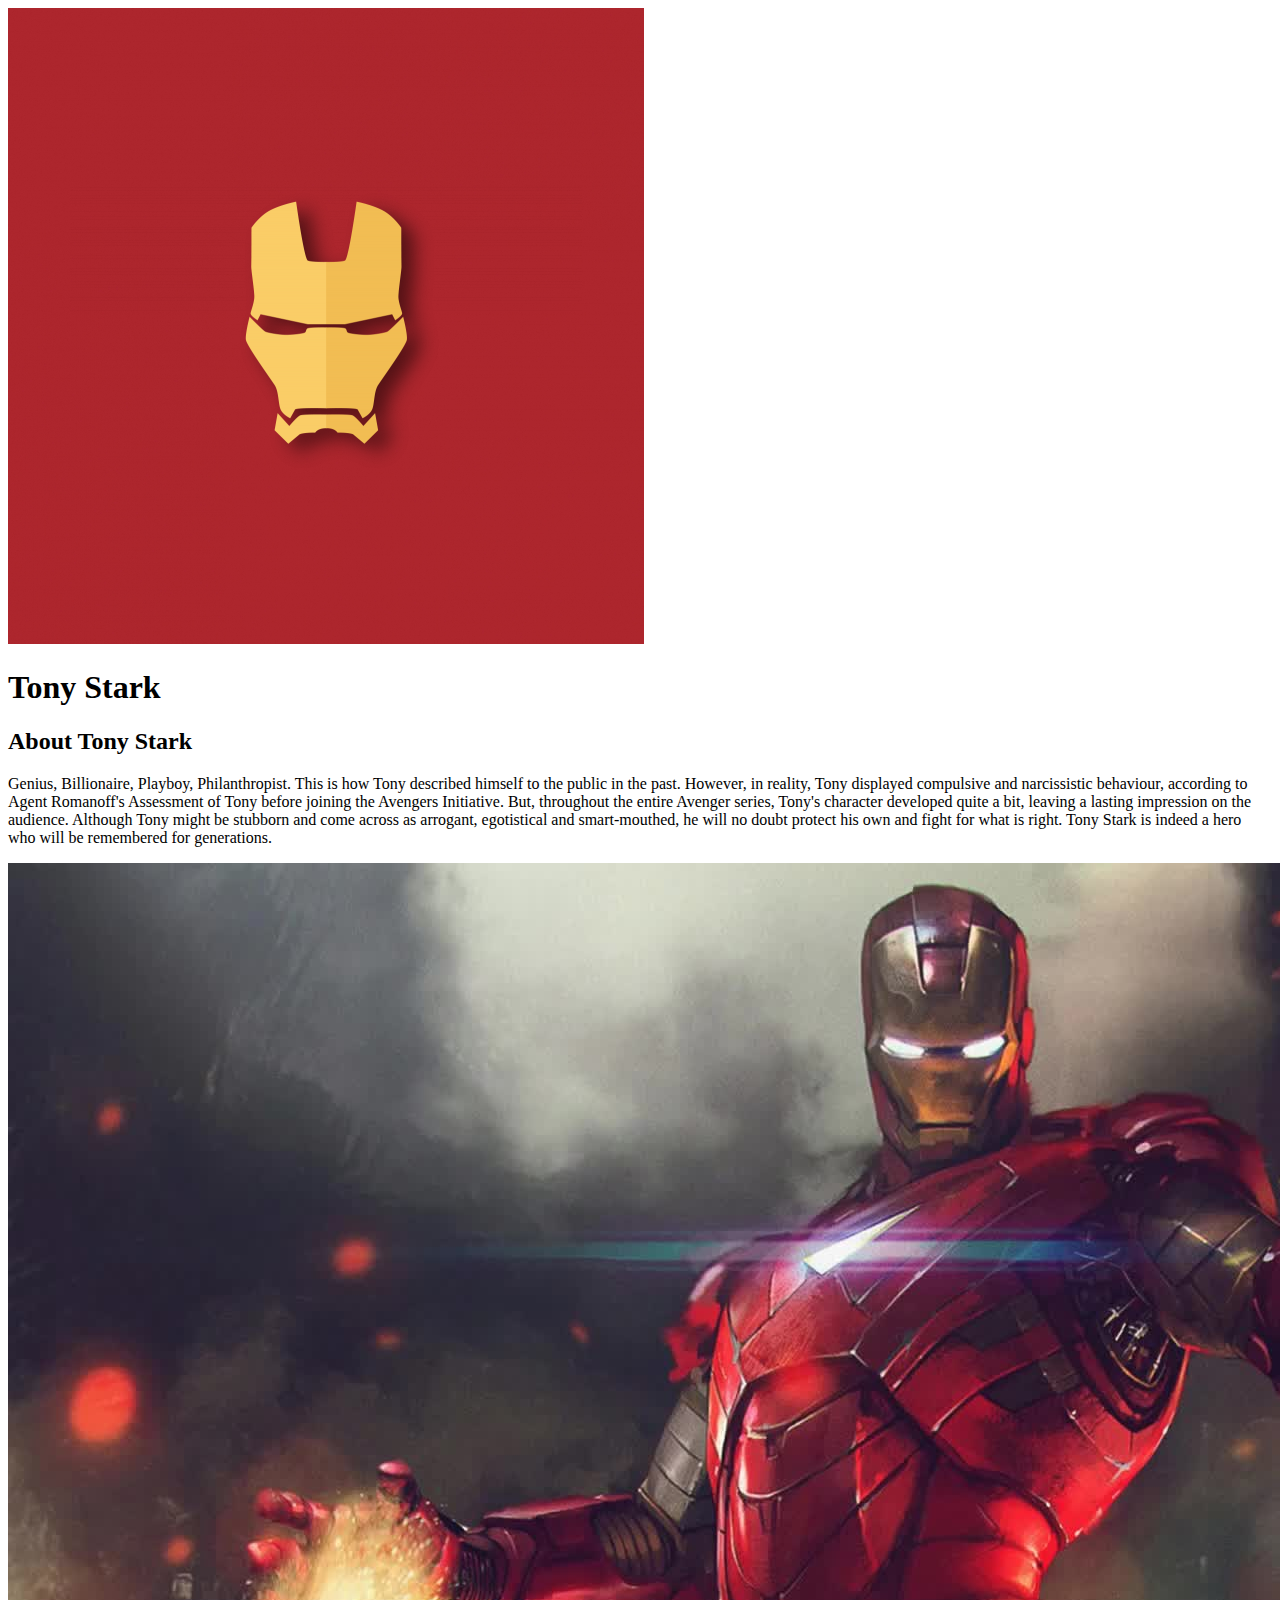
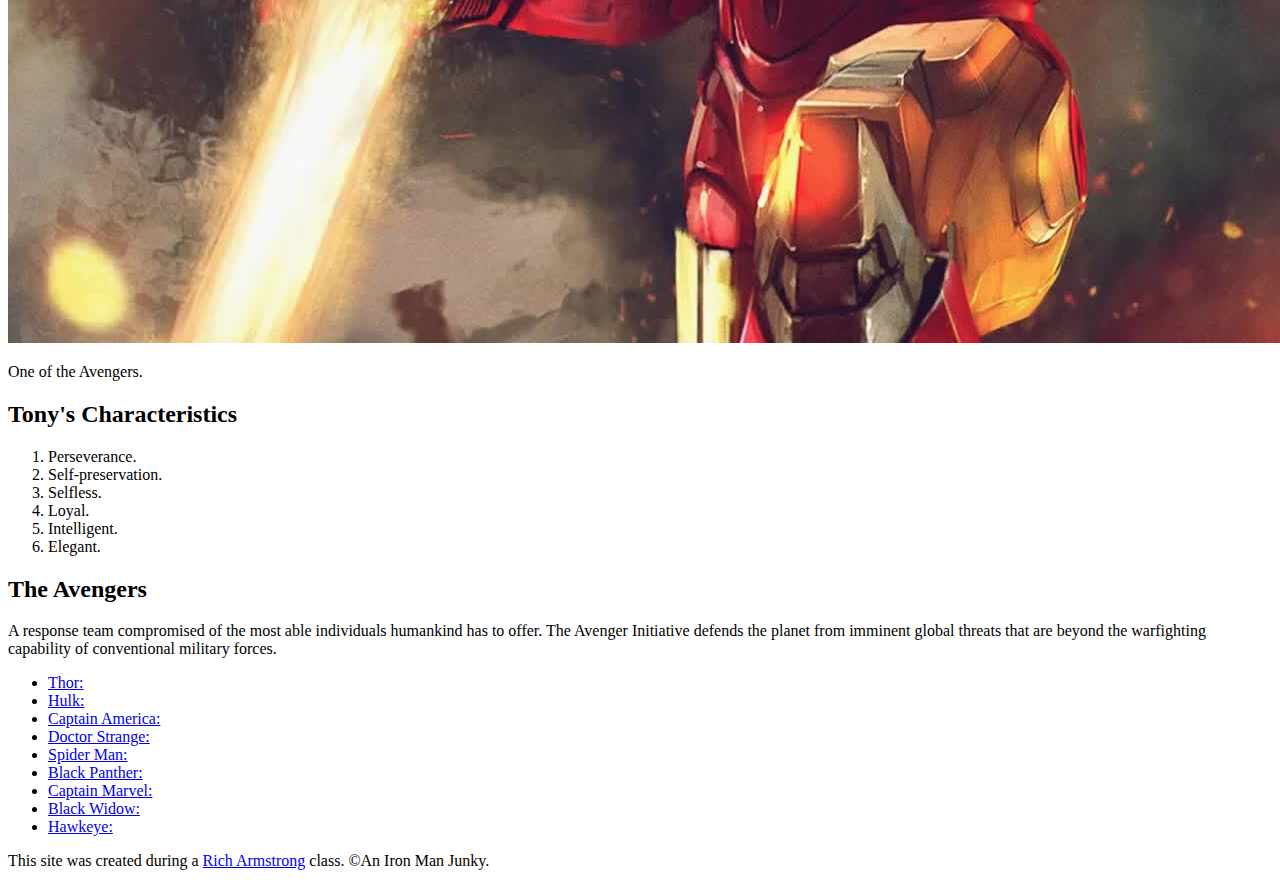
==== index.html @ 119c908d "Added characters index.html and a few images" ====
<!DOCTYPE html>
<html>
<head>
	<title>Tony Stark</title>
	<link rel="icon" href="img/Iron Man_1.png">
</head>
<body>
	<!-- header element -->
	<header>
		<img src="img/Iron Man_1.png">
		<h1>Tony Stark</h1>
	</header>

	<!-- main element -->
	<main>
		<h2>About Tony Stark</h2>
		<p>Genius, Billionaire, Playboy, Philanthropist. This is how Tony described himself to the public in the past. However, in reality, Tony displayed compulsive and narcissistic behaviour, according to Agent Romanoff's Assessment of Tony before joining the Avengers Initiative. But, throughout the entire Avenger series, Tony's character developed quite a bit, leaving a lasting impression on the audience. Although Tony might be stubborn and come across as arrogant, egotistical and smart-mouthed, he will no doubt protect his own and fight for what is right. Tony Stark is indeed a hero who will be remembered for generations.</p>
		<img src="img/Iron Man_2.jpg">
		<p>One of the Avengers.</p>

		<!-- Characteristics -->
		<h2>Tony's Characteristics</h2>
		<ol>
			<li>Perseverance.</li>
			<li>Self-preservation.</li>
			<li>Selfless.</li>
			<li>Loyal.</li>
			<li>Intelligent.</li>
			<li>Elegant.</li>
		</ol>

		<!-- The Avengers -->
		<h2>The Avengers</h2>
		<p>A response team compromised of the most able individuals humankind has to offer. The Avenger Initiative defends the planet from imminent global threats that are beyond the warfighting capability of conventional military forces.</p>
		<ul>
			<li><a target="_blank" href="https://en.wikipedia.org/wiki/Thor">Thor:</a></li>
			<li><a target="_blank" href="https://en.wikipedia.org/wiki/Hulk">Hulk:</a></li>
			<li><a target="_blank" href="https://en.wikipedia.org/wiki/Captain_America">Captain America:</a></li>
			<li><a target="_blank" href="https://en.wikipedia.org/wiki/Doctor_Strange">Doctor Strange:</a></li>
			<li><a target="_blank" href="https://en.wikipedia.org/wiki/Spider-Man">Spider Man:</a></li>
			<li><a target="_blank" href="https://en.wikipedia.org/wiki/Black_Panther_(film)">Black Panther:</a></li>
			<li><a target="_blank" href="https://en.wikipedia.org/wiki/Captain_Marvel_(film)">Captain Marvel:</a></li>
			<li><a target="_blank" href="https://en.wikipedia.org/wiki/Black_Widow_(2020_film)">Black Widow:</a></li>
			<li><a target="_blank" href="https://en.wikipedia.org/wiki/Hawkeye_(Clint_Barton)">Hawkeye:</a></li>

		</ul>
	</main>

	<!-- Footer Element -->
	<footer>
		<p>This site was created during a <a target="_blank" href="https://www.skillshare.com/user/taptapkaboom?via=project-details">Rich Armstrong</a> class. &copy;An Iron Man Junky.</p>
	</footer>

</body>
</html>
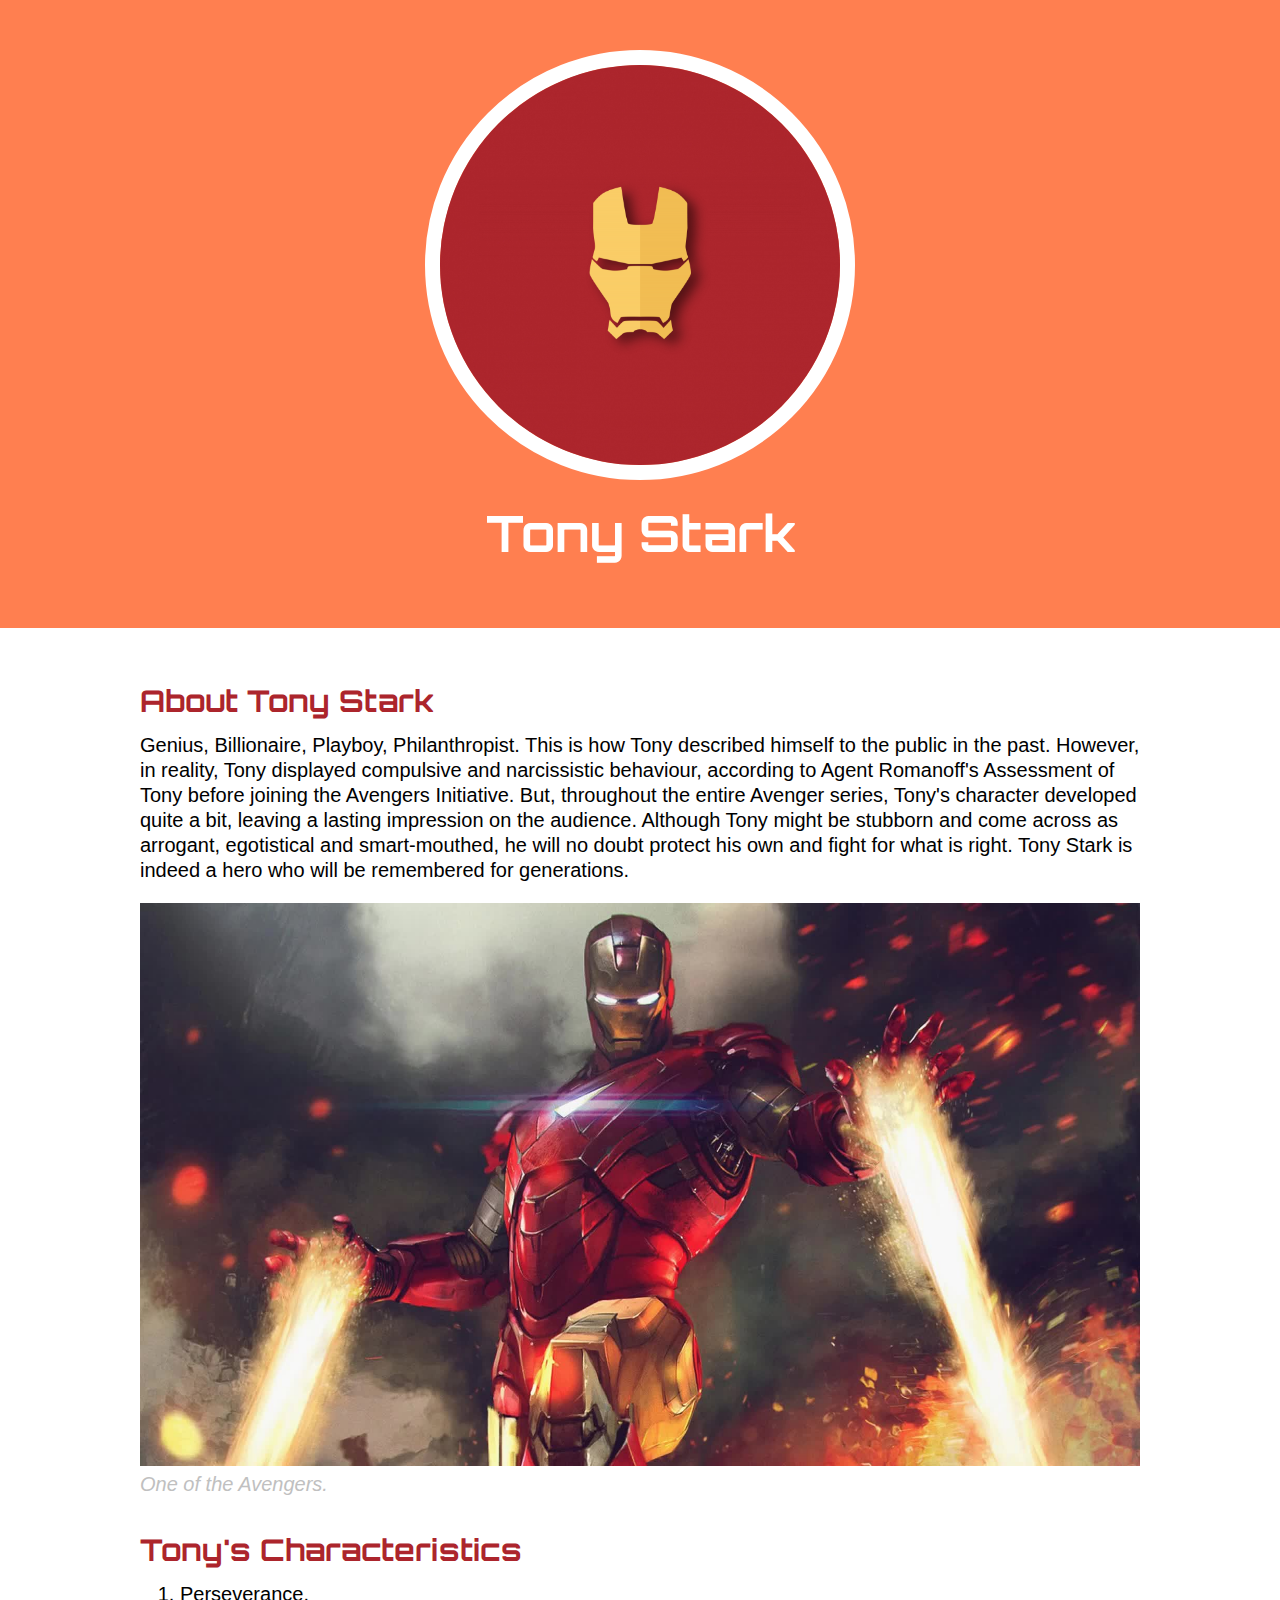
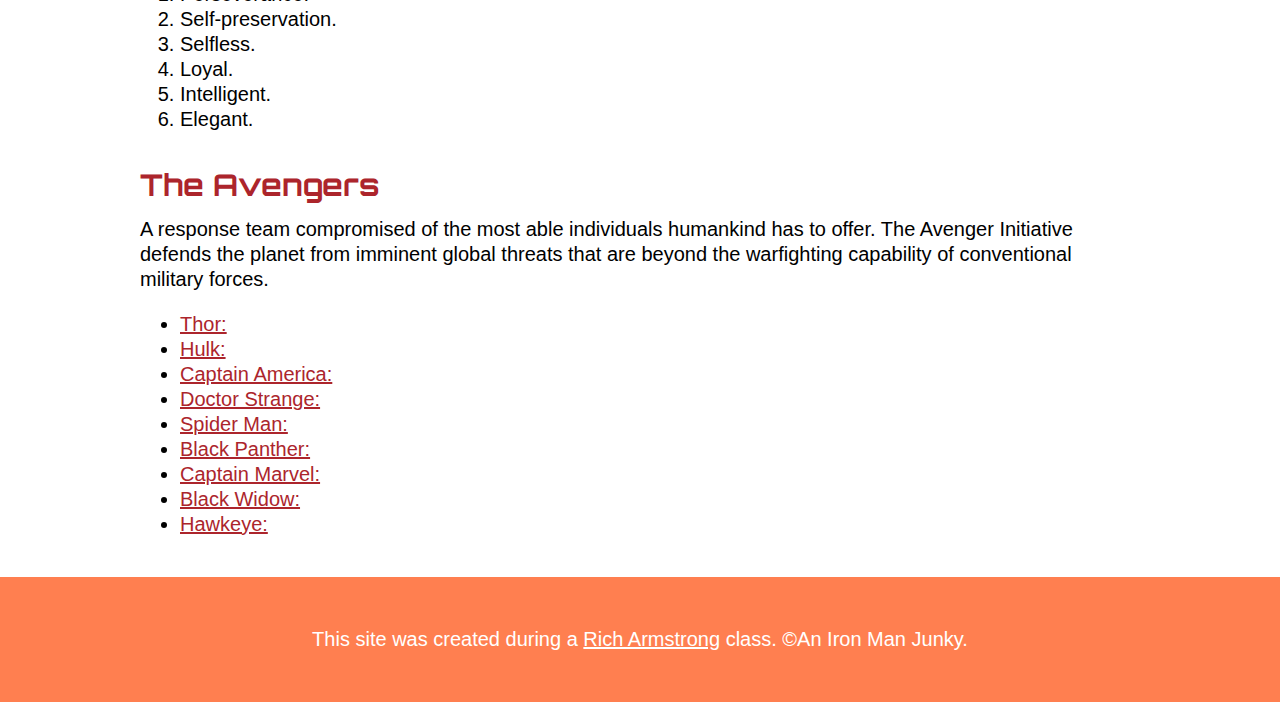
==== commit 4e067634: "Wrote the CSS for our characters website and changed some HTML" ====
--- a/index.html
+++ b/index.html
@@ -3,6 +3,8 @@
 <head>
 	<title>Tony Stark</title>
 	<link rel="icon" href="img/Iron Man_1.png">
+	<link href="https://fonts.googleapis.com/css2?family=Orbitron:wght@900&display=swap" rel="stylesheet">
+	<link rel="stylesheet" type="text/css" href="css/hero.css">
 </head>
 <body>
 	<!-- header element -->
@@ -16,7 +18,7 @@
 		<h2>About Tony Stark</h2>
 		<p>Genius, Billionaire, Playboy, Philanthropist. This is how Tony described himself to the public in the past. However, in reality, Tony displayed compulsive and narcissistic behaviour, according to Agent Romanoff's Assessment of Tony before joining the Avengers Initiative. But, throughout the entire Avenger series, Tony's character developed quite a bit, leaving a lasting impression on the audience. Although Tony might be stubborn and come across as arrogant, egotistical and smart-mouthed, he will no doubt protect his own and fight for what is right. Tony Stark is indeed a hero who will be remembered for generations.</p>
 		<img src="img/Iron Man_2.jpg">
-		<p>One of the Avengers.</p>
+		<p class="caption">One of the Avengers.</p>
 
 		<!-- Characteristics -->
 		<h2>Tony's Characteristics</h2>
--- a/css/hero.css
+++ b/css/hero.css
@@ -0,0 +1,76 @@
+body{
+	margin: 0;
+	font-family: 'Helvetica', 'Arial', sans-serif;
+	font-size: 20px;
+	line-height: 25px;
+}
+
+header{
+	background-color: coral;
+	text-align: center;
+	padding-top: 50px;
+	padding-bottom:50px;
+}
+
+h1, h2{
+	font-family: 'Orbitron', sans-serif;
+}
+
+header h1{
+	color: white;
+	font-size: 50px;
+}
+
+header img{
+	border-radius: 700px;
+	width: 400px;
+	border: 15px solid white;
+}
+
+main{
+	max-width: 1000px;
+	margin: 0 auto;
+	padding: 20px;
+}
+
+main img{
+	max-width: 100%;
+}
+
+h2{
+	font-size: 30px;
+	color: #AC252C;
+	margin: 40px 0 10px;
+}
+
+a{
+	color: #AC252C;
+}
+a:hover{
+	color: coral;
+}
+
+footer{
+	background-color: coral;
+	text-align: center;
+	color: white;
+	padding: 50px;
+}
+
+footer p{
+	margin: 0;
+}
+
+footer a{
+	color: white;
+}
+footer a:hover{
+	color: #AC252C;
+}
+
+p.caption{
+	color: silver;
+	font-style: italic;
+	margin-top: 0;
+}
+
